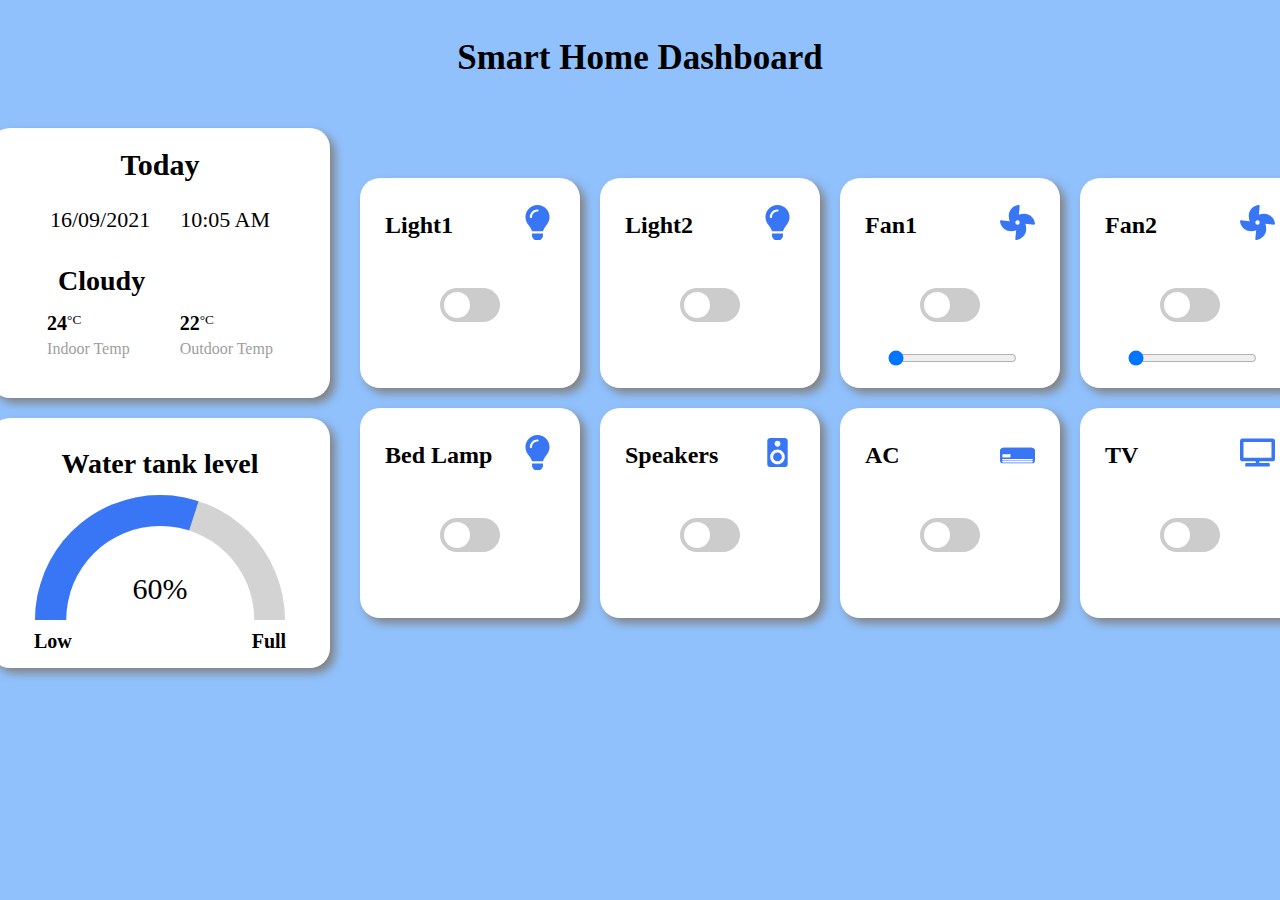
==== Smart_Home.html @ 4fec35c1 "init" ====
<!DOCTYPE html>
<html lang="en">
<head>
    <meta charset="UTF-8">
    <meta http-equiv="X-UA-Compatible" content="IE=edge">
    <meta name="viewport" content="width=device-width, initial-scale=1.0">
    <title>Smart Home</title>
    <link rel="stylesheet" href="Smart_Home.css">
    <link rel="icon" href="images/logo.svg" type="image/icon type">
    <link href="https://kit-pro.fontawesome.com/releases/v5.15.4/css/pro.min.css" rel="stylesheet">
</head>
<body>
    <div class="header">
        <h1>Smart Home Dashboard</h1>
    </div>
    <div class="dashboard">
        <div class="mainrow">
            <div class="box1">
                <h2>Today</h2>
                <div class="datetime">
                    <p style="margin-right: 30px;">16/09/2021</p>
                    <p>10:05 AM </p>
                </div>
                <span class="tempsymbol"><i class="fas fa-clouds cloud"></i><span class="cloudy"> Cloudy</span></span>
                <div class="temp">
                    <div class="indoor">
                        <strong>24</strong><sup>°C</sup>
                        <p>Indoor Temp</p>
                    </div>
    
                    <div class="outdoor">
                        <strong>22</strong><sup>°C</sup>
                        <p>Outdoor Temp</p>
                    </div>
                </div>
            </div>
            <div class="box2">
                <h2>Water tank level</h2>
                <div class="gauge">
                    <div class="gauge__body">
                      <div class="gauge__fill"></div>
                      <div class="gauge__cover"></div>
                    </div>
                </div>
                <div class="indicator">
                    <p class="low">Low</p>
                    <p class="full">Full</p>
                </div>
            </div>
        </div>
        <div class="devices">
            
            <div class="row1">

                <div class="box">
                    <p>Light1</p>
                    <img src="images/light.svg" alt="light" id="lightimg1">
                    <i class="fas fa-lightbulb-on light" id="lighton1" style="width: 25px; height: 25px; color: #3976f6;"></i>
                    <label class="switch">
                        <input type="checkbox" id="lightswitch1" onchange="light1()">
                        <span class="slider round"></span>
                    </label>
                </div>
                
                <div class="box">
                    <p>Light2</p>
                    <img src="images/light.svg" alt="light" id="lightimg2">
                    <i class="fas fa-lightbulb-on light" id="lighton2" style="width: 25px; height: 25px; color: #3976f6;"></i>
                    <label class="switch">
                        <input type="checkbox" id="lightswitch2"  onchange="light2()" >
                        <span class="slider round"></span>
                    </label>
                </div>

                <div class="box">
                    <p>Fan1</p>
                    <img src="images/fan.svg" alt="light" id="fan1">
                    <label class="switch">
                        <input type="checkbox" id="fanswitch1" onchange="fanrotate1(); fanrange1()">
                        <span class="slider round"></span>
                    </label>
                    <input type="range" min="0" max="5" id="range1">
                </div>

                <div class="box">
                    <p>Fan2</p>
                    <img src="images/fan.svg" alt="light"  id="fan2">
                    <label class="switch">
                        <input type="checkbox" id="fanswitch2" onchange="fanrotate2(); fanrange2()">
                        <span class="slider round"></span>
                    </label>
                    <input type="range" min="0" max="5" id="range2">
                    
                </div>
            </div>

            <div class="row2">

                <div class="box">
                    <p>Bed Lamp</p>
                    <img src="images/light.svg" alt="light" id="bedlampimg1">
                    <i class="fas fa-lightbulb-on light" id="bedlampon1" style="width: 25px; height: 25px; color: #3976f6;"></i>
                    <label class="switch">
                        <input type="checkbox" id="bedlampswitch1" onchange="bedlamp1()">
                        <span class="slider round"></span>
                    </label>
                </div>

                <div class="box">
                    <p>Speakers</p>
                    <img src="images/speaker.svg" alt="light">
                    <label class="switch">
                        <input type="checkbox">
                        <span class="slider round"></span>
                    </label>
                </div>

                <div class="box">
                    <p>AC</p>
                    <img class= "air_conditioner" src="images/air-conditioner.svg" alt="light">
                    <label class="switch">
                        <input type="checkbox">
                        <span class="slider round"></span>
                    </label>
                </div>

                <div class="box">
                    <p>TV</p>
                    <img src="images/tv.svg" alt="light">
                    <label class="switch">
                        <input type="checkbox">
                        <span class="slider round"></span>
                    </label>
                </div>

            </div>
        </div> 
    </div>

    <script src="Smart_Home.js"></script>
</body>
</html>
---- Smart_Home.css ----
body{
    background-color: rgb(144, 193, 253);
    /* background-color: rgba(0, 0, 0, 0.61); */
    display: flex;
    flex-direction: column;
    align-items: center;
    justify-content: center;
}

.header{
    display: flex;
    align-items: center;
    justify-content: center;
}

.header h1{
  display: flex;
  align-items: center;
  justify-content: center;
  margin: 30px auto;
  /* color: white; */
  font-size: 35px;
}

.dashboard{
    display: flex;
    justify-content: center;
}

.box1{
  width: 300px;
  height: 250px;
  background-color: white;
  border-radius: 20px;
  box-shadow: 5px 5px 10px gray;
  padding: 10px 20px;
  position: relative;
  margin: 20px;
  display: flex;
  flex-direction: column;
}

.box1 h2{
  margin: 10px 0px 0px 0px;
  font-size: 30px;
  display: flex;
  align-items: center;
  justify-content: center;
}

.datetime{
  margin: 10px 38px;
  display: flex;
  justify-content: center;
  align-items: center;
}


.datetime p{
  margin: 15px 0px 0px 0px;
  font-size: 22px;
  font-weight: 500;
}

.tempsymbol{
  margin-top: 20px;
  margin-left: 38px;
  padding:0px;
}

.cloud{
  font-size: 30px;
  color: #feb103;
}

.cloudy{
  font-size: 28px;
  font-weight: 800;
  margin-left: 10px;
}

.temp{
  display: flex;
  align-items: center;
  justify-content: center;
  margin-top: 15px;
}

.temp p{
  color: #9e9e9e;
  margin: 5px 0px 0px 0px;
}

.temp strong{
  font-size: 20px;
}

.indoor{
  margin-right: 50px;
}

.box2{
  width: 300px;
  height: 250px;
  background-color: white;
  border-radius: 20px;
  box-shadow: 5px 5px 10px gray;
  padding: 0px 20px;
  position: relative;
  margin: 20px;
  display: flex;
  align-items: center;
  justify-content: center;
  flex-direction: column;
}

.box2 h2{
  margin: 15px 0px;
  font-size: 28px;
  display: flex;
  align-items: center;
  justify-content: center;
}

.gauge {
  width: 100%;
  max-width: 250px;
  font-size: 32px;
  color: #004033;
}

.gauge__body {
  width: 100%;
  height: 0;
  padding-bottom: 50%;
  background: lightgray;
  position: relative;
  border-top-left-radius: 100% 200%;
  border-top-right-radius: 100% 200%;
  overflow: hidden;
}

.gauge__fill {
  position: absolute;
  top: 100%;
  left: 0;
  width: inherit;
  height: 100%;
  background: #3976f6;
  transform-origin: center top;
  transform: rotate(0.25turn);
  transition: transform 0.2s ease-out;
}

.gauge__cover {
  width: 75%;
  height: 150%;
  background: #ffffff;
  border-radius: 50%;
  position: absolute;
  top: 25%;
  left: 50%;
  transform: translateX(-50%);

  /* Text */
  display: flex;
  align-items: center;
  justify-content: center;
  padding-bottom: 25%;
  box-sizing: border-box;
  font-size: 30px;
  color: black;
}

.indicator{
  display: flex;
  justify-content: center;
  margin-top: 10px;
}

.low{
  margin: 0px 180px 0px 0px;
  font-size: 20px;
  font-weight: bold;
}

.full{
  margin: 0px;
  font-size: 20px;
  font-weight: bold;
}


.devices{
    display: flex;
    flex-direction: column;
    align-items: center;
    justify-content: center;
}

.row1, .row2{
  display: flex;
  margin: 0;
  padding: 0;
}

.box{
    width: 180px;
    height: 190px;
    background-color: white;
    border-radius: 20px;
    box-shadow: 5px 5px 10px gray;
    padding: 10px 20px;
    position: relative;
    margin: 10px;
}

.box p{
    color: black;
    font-size: 24px;
    font-weight: bold;
    padding-left: 5px;
}

.box img{
    width: 35px;
    height: 35px;
    position: absolute;
    top:27px;
    left: 160px;
}

.box .light{
    display: none;
    color: #3976f6;
    font-size: 35px;
    position: absolute;
    top:29px;
    left: 155px;
}

.box img.air_conditioner{
    font-size: 40px;
    position: absolute;
    top:30px;
    left: 160px;
}

/* toggle */

.switch {
    position: relative;
    display: inline-block;
    width: 60px;
    height: 34px;
    margin: 25px 30px 0px 60px;
  }
  
  /* Hide default HTML checkbox */
  .switch input {
    opacity: 0;
    width: 0;
    height: 0;
  }
  
  /* The slider */
  .slider {
    position: absolute;
    cursor: pointer;
    top: 0;
    left: 0;
    right: 0;
    bottom: 0;
    background-color: #ccc;
    -webkit-transition: .4s;
    transition: .4s;
  }
  
  .slider:before {
    position: absolute;
    content: "";
    height: 26px;
    width: 26px;
    left: 4px;
    bottom: 4px;
    background-color: white;
    -webkit-transition: .4s;
    transition: .4s;
  }
  
  input:checked + .slider {
    background-color: #2196F3;
  }
  
  input:focus + .slider {
    box-shadow: 0 0 1px #2196F3;
  }
  
  input:checked + .slider:before {
    -webkit-transform: translateX(26px);
    -ms-transform: translateX(26px);
    transform: translateX(26px);
  }
  
  /* Rounded sliders */
  .slider.round {
    border-radius: 34px;
  }
  
  .slider.round:before {
    border-radius: 50%;
  }

  .rotate {
    animation: rotation 1s infinite linear;
  }
  
  @keyframes rotation {
    from {
      transform: rotate(0deg);
    }
    to {
      transform: rotate(359deg);
    }
  }  

#range1{
  margin: 28px;
}

#range2{
  margin: 28px;
}

#rangeset1{
  position: absolute;
  top:170px;
  left: 190px;
  font-size: 20px;
}
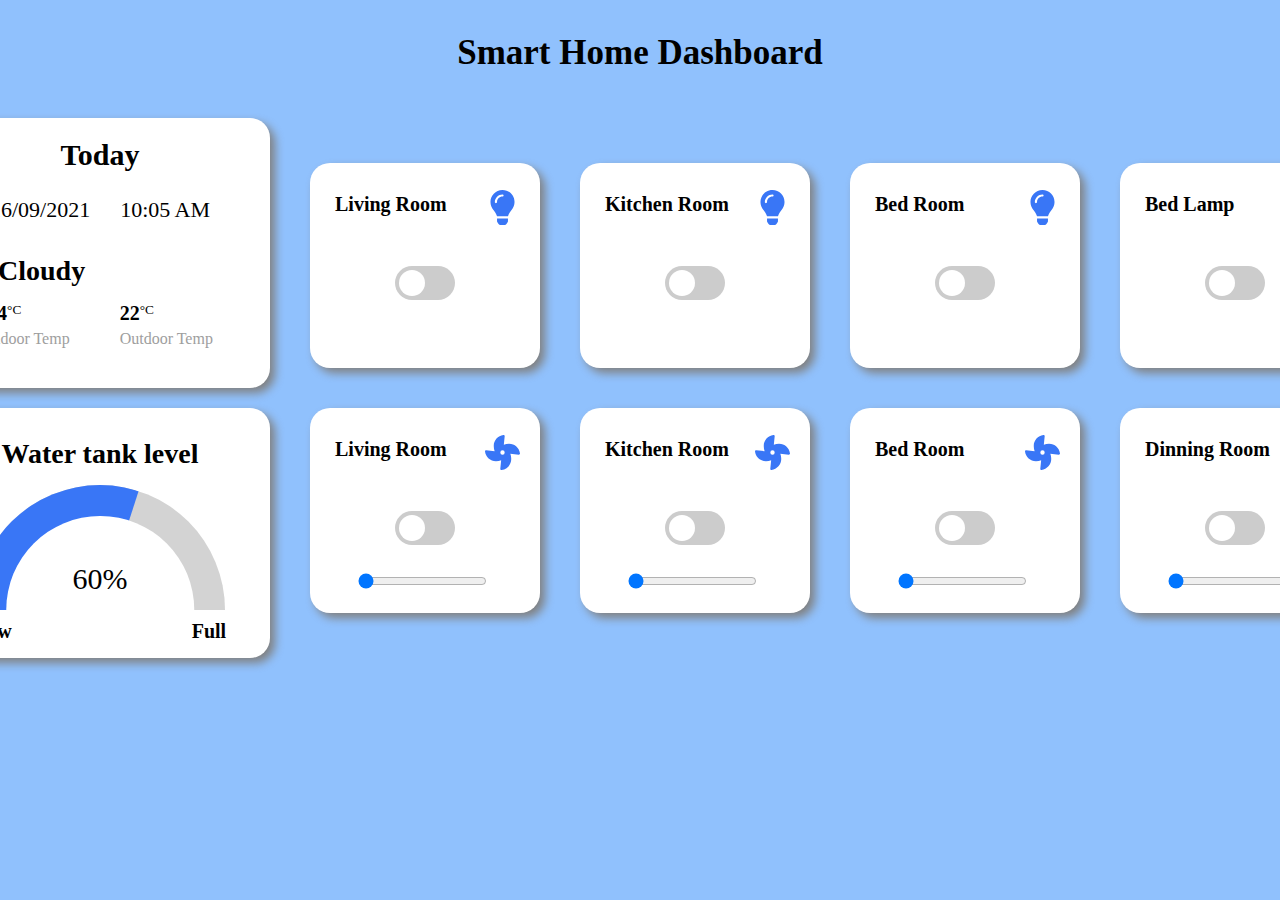
==== commit c459f0c4: "devices" ====
--- a/Smart_Home.html
+++ b/Smart_Home.html
@@ -53,7 +53,7 @@
             <div class="row1">
 
                 <div class="box">
-                    <p>Light1</p>
+                    <p>Living Room</p>
                     <img src="images/light.svg" alt="light" id="lightimg1">
                     <i class="fas fa-lightbulb-on light" id="lighton1" style="width: 25px; height: 25px; color: #3976f6;"></i>
                     <label class="switch">
@@ -63,7 +63,7 @@
                 </div>
                 
                 <div class="box">
-                    <p>Light2</p>
+                    <p>Kitchen Room</p>
                     <img src="images/light.svg" alt="light" id="lightimg2">
                     <i class="fas fa-lightbulb-on light" id="lighton2" style="width: 25px; height: 25px; color: #3976f6;"></i>
                     <label class="switch">
@@ -73,28 +73,14 @@
                 </div>
 
                 <div class="box">
-                    <p>Fan1</p>
-                    <img src="images/fan.svg" alt="light" id="fan1">
+                    <p>Bed Room</p>
+                    <img src="images/light.svg" alt="light" id="lightimg3">
+                    <i class="fas fa-lightbulb-on light" id="lighton3" style="width: 25px; height: 25px; color: #3976f6;"></i>
                     <label class="switch">
-                        <input type="checkbox" id="fanswitch1" onchange="fanrotate1(); fanrange1()">
+                        <input type="checkbox" id="lightswitch3"  onchange="light3()" >
                         <span class="slider round"></span>
                     </label>
-                    <input type="range" min="0" max="5" id="range1">
                 </div>
-
-                <div class="box">
-                    <p>Fan2</p>
-                    <img src="images/fan.svg" alt="light"  id="fan2">
-                    <label class="switch">
-                        <input type="checkbox" id="fanswitch2" onchange="fanrotate2(); fanrange2()">
-                        <span class="slider round"></span>
-                    </label>
-                    <input type="range" min="0" max="5" id="range2">
-                    
-                </div>
-            </div>
-
-            <div class="row2">
 
                 <div class="box">
                     <p>Bed Lamp</p>
@@ -105,32 +91,47 @@
                         <span class="slider round"></span>
                     </label>
                 </div>
+            </div>
 
+            <div class="row2">
                 <div class="box">
-                    <p>Speakers</p>
-                    <img src="images/speaker.svg" alt="light">
+                    <p>Living Room</p>
+                    <img src="images/fan.svg" alt="light" id="fan1">
                     <label class="switch">
-                        <input type="checkbox">
+                        <input type="checkbox" id="fanswitch1" onchange="fanrotate1(); fanrange1()">
                         <span class="slider round"></span>
                     </label>
+                    <input type="range" min="0" max="5" id="range1">
                 </div>
 
                 <div class="box">
-                    <p>AC</p>
-                    <img class= "air_conditioner" src="images/air-conditioner.svg" alt="light">
+                    <p>Kitchen Room</p>
+                    <img src="images/fan.svg" alt="light"  id="fan2">
                     <label class="switch">
-                        <input type="checkbox">
+                        <input type="checkbox" id="fanswitch2" onchange="fanrotate2(); fanrange2()">
                         <span class="slider round"></span>
                     </label>
+                    <input type="range" min="0" max="5" id="range2">
                 </div>
 
                 <div class="box">
-                    <p>TV</p>
-                    <img src="images/tv.svg" alt="light">
+                    <p>Bed Room</p>
+                    <img src="images/fan.svg" alt="light" id="fan3">
                     <label class="switch">
-                        <input type="checkbox">
+                        <input type="checkbox" id="fanswitch3" onchange="fanrotate3(); fanrange3()">
                         <span class="slider round"></span>
                     </label>
+                    <input type="range" min="0" max="5" id="range3">
+                </div>
+
+                <div class="box">
+                    <p>Dinning Room</p>
+                    <img src="images/fan.svg" alt="light" id="fan4">
+                    <label class="switch">
+                        <input type="checkbox" id="fanswitch4" onchange="fanrotate4(); fanrange4()">
+                        <span class="slider round"></span>
+                    </label>
+                    <input type="range" min="0" max="5" id="range4">
                 </div>
 
             </div>
--- a/Smart_Home.css
+++ b/Smart_Home.css
@@ -17,7 +17,7 @@
   display: flex;
   align-items: center;
   justify-content: center;
-  margin: 30px auto;
+  margin: 25px auto;
   /* color: white; */
   font-size: 35px;
 }
@@ -205,19 +205,19 @@
 }
 
 .box{
-    width: 180px;
-    height: 190px;
+    width: 190px;
+    height: 185px;
     background-color: white;
     border-radius: 20px;
     box-shadow: 5px 5px 10px gray;
     padding: 10px 20px;
     position: relative;
-    margin: 10px;
+    margin: 20px;
 }
 
 .box p{
     color: black;
-    font-size: 24px;
+    font-size: 20px;
     font-weight: bold;
     padding-left: 5px;
 }
@@ -227,7 +227,7 @@
     height: 35px;
     position: absolute;
     top:27px;
-    left: 160px;
+    left: 175px;
 }
 
 .box .light{
@@ -236,15 +236,15 @@
     font-size: 35px;
     position: absolute;
     top:29px;
-    left: 155px;
-}
-
-.box img.air_conditioner{
+    left: 170px;
+}
+
+/* .box img.air_conditioner{
     font-size: 40px;
     position: absolute;
     top:30px;
     left: 160px;
-}
+} */
 
 /* toggle */
 
@@ -253,7 +253,7 @@
     display: inline-block;
     width: 60px;
     height: 34px;
-    margin: 25px 30px 0px 60px;
+    margin: 30px 30px 0px 65px;
   }
   
   /* Hide default HTML checkbox */
@@ -324,18 +324,7 @@
     }
   }  
 
-#range1{
+#range1, #range2, #range3, #range4{
   margin: 28px;
 }
-
-#range2{
-  margin: 28px;
-}
-
-#rangeset1{
-  position: absolute;
-  top:170px;
-  left: 190px;
-  font-size: 20px;
-}
   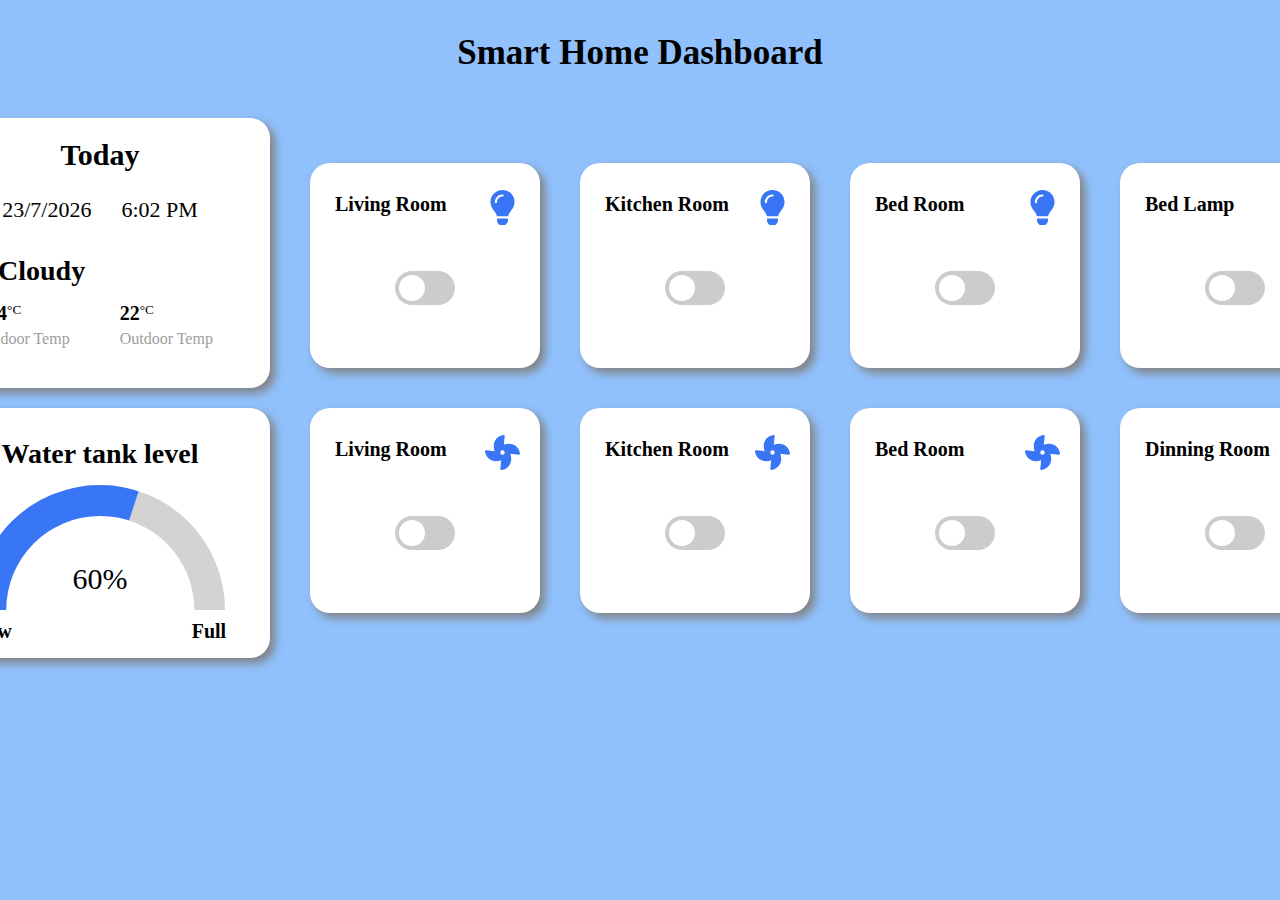
==== commit 51b87571: "datetime" ====
--- a/Smart_Home.html
+++ b/Smart_Home.html
@@ -9,7 +9,7 @@
     <link rel="icon" href="images/logo.svg" type="image/icon type">
     <link href="https://kit-pro.fontawesome.com/releases/v5.15.4/css/pro.min.css" rel="stylesheet">
 </head>
-<body>
+<body onload="startTime()">
     <div class="header">
         <h1>Smart Home Dashboard</h1>
     </div>
@@ -18,8 +18,8 @@
             <div class="box1">
                 <h2>Today</h2>
                 <div class="datetime">
-                    <p style="margin-right: 30px;">16/09/2021</p>
-                    <p>10:05 AM </p>
+                    <p style="margin-right: 30px;" id="date"></p>
+                    <p id="time"></p>
                 </div>
                 <span class="tempsymbol"><i class="fas fa-clouds cloud"></i><span class="cloudy"> Cloudy</span></span>
                 <div class="temp">
@@ -98,40 +98,36 @@
                     <p>Living Room</p>
                     <img src="images/fan.svg" alt="light" id="fan1">
                     <label class="switch">
-                        <input type="checkbox" id="fanswitch1" onchange="fanrotate1(); fanrange1()">
+                        <input type="checkbox" id="fanswitch1" onchange="fanrotate1()">
                         <span class="slider round"></span>
                     </label>
-                    <input type="range" min="0" max="5" id="range1">
                 </div>
 
                 <div class="box">
                     <p>Kitchen Room</p>
                     <img src="images/fan.svg" alt="light"  id="fan2">
                     <label class="switch">
-                        <input type="checkbox" id="fanswitch2" onchange="fanrotate2(); fanrange2()">
+                        <input type="checkbox" id="fanswitch2" onchange="fanrotate2()">
                         <span class="slider round"></span>
                     </label>
-                    <input type="range" min="0" max="5" id="range2">
                 </div>
 
                 <div class="box">
                     <p>Bed Room</p>
                     <img src="images/fan.svg" alt="light" id="fan3">
                     <label class="switch">
-                        <input type="checkbox" id="fanswitch3" onchange="fanrotate3(); fanrange3()">
+                        <input type="checkbox" id="fanswitch3" onchange="fanrotate3()">
                         <span class="slider round"></span>
                     </label>
-                    <input type="range" min="0" max="5" id="range3">
                 </div>
 
                 <div class="box">
                     <p>Dinning Room</p>
                     <img src="images/fan.svg" alt="light" id="fan4">
                     <label class="switch">
-                        <input type="checkbox" id="fanswitch4" onchange="fanrotate4(); fanrange4()">
+                        <input type="checkbox" id="fanswitch4" onchange="fanrotate4()">
                         <span class="slider round"></span>
                     </label>
-                    <input type="range" min="0" max="5" id="range4">
                 </div>
 
             </div>
--- a/Smart_Home.css
+++ b/Smart_Home.css
@@ -239,13 +239,6 @@
     left: 170px;
 }
 
-/* .box img.air_conditioner{
-    font-size: 40px;
-    position: absolute;
-    top:30px;
-    left: 160px;
-} */
-
 /* toggle */
 
 .switch {
@@ -253,7 +246,7 @@
     display: inline-block;
     width: 60px;
     height: 34px;
-    margin: 30px 30px 0px 65px;
+    margin: 35px 30px 0px 65px;
   }
   
   /* Hide default HTML checkbox */
@@ -324,7 +317,4 @@
     }
   }  
 
-#range1, #range2, #range3, #range4{
-  margin: 28px;
-}
   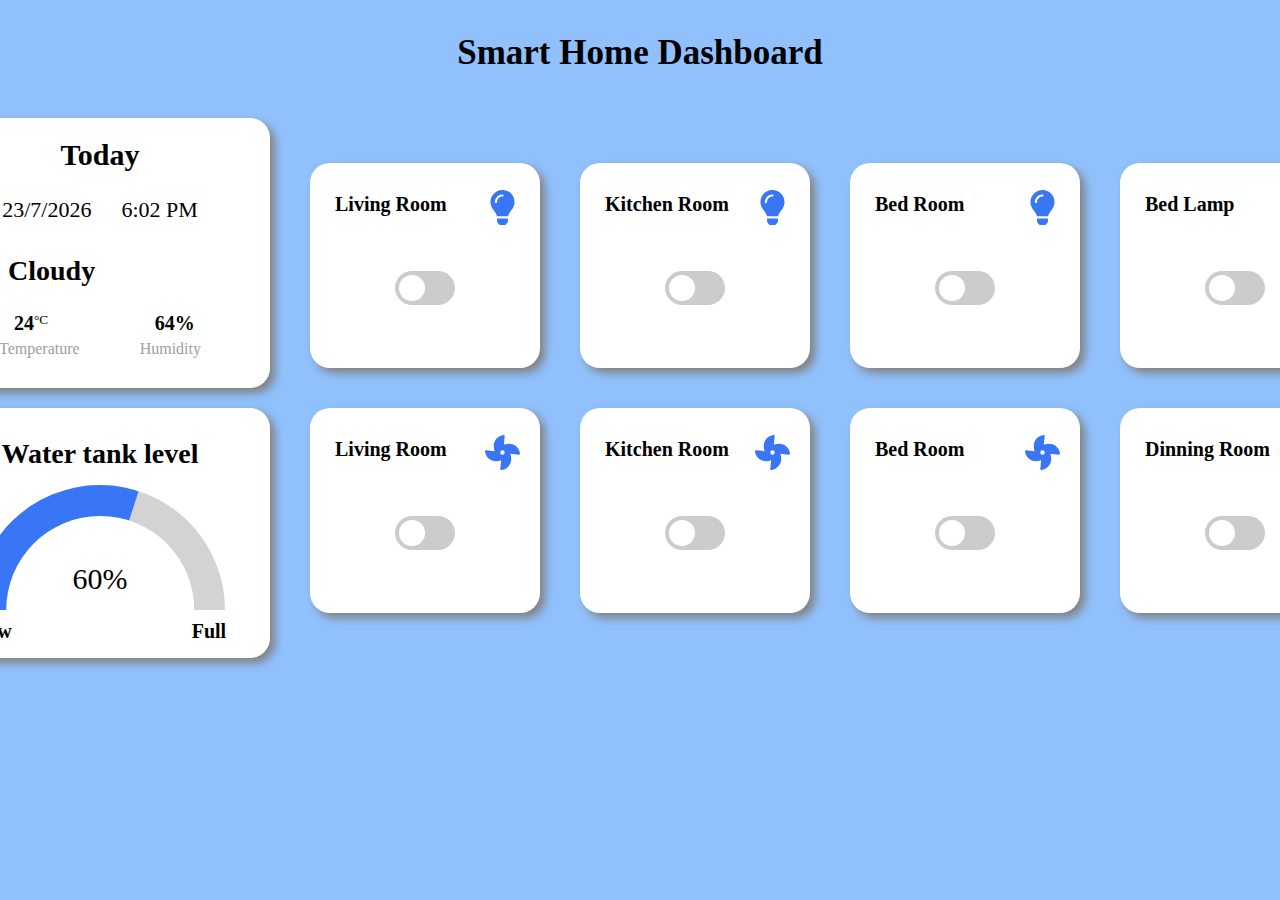
==== commit 9bff90ea: "css" ====
--- a/Smart_Home.html
+++ b/Smart_Home.html
@@ -23,14 +23,14 @@
                 </div>
                 <span class="tempsymbol"><i class="fas fa-clouds cloud"></i><span class="cloudy"> Cloudy</span></span>
                 <div class="temp">
-                    <div class="indoor">
+                    <div class="Temperature">
                         <strong>24</strong><sup>°C</sup>
-                        <p>Indoor Temp</p>
+                        <p>Temperature</p>
                     </div>
     
-                    <div class="outdoor">
-                        <strong>22</strong><sup>°C</sup>
-                        <p>Outdoor Temp</p>
+                    <div class="Humidity">
+                        <strong>64%</strong>
+                        <p>Humidity</p>
                     </div>
                 </div>
             </div>
--- a/Smart_Home.css
+++ b/Smart_Home.css
@@ -71,6 +71,7 @@
 .cloud{
   font-size: 30px;
   color: #feb103;
+  margin-left: 10px;
 }
 
 .cloudy{
@@ -83,7 +84,7 @@
   display: flex;
   align-items: center;
   justify-content: center;
-  margin-top: 15px;
+  margin-top: 25px;
 }
 
 .temp p{
@@ -93,10 +94,11 @@
 
 .temp strong{
   font-size: 20px;
-}
-
-.indoor{
-  margin-right: 50px;
+  margin-left: 15px;
+}
+
+.Temperature{
+  margin-right: 60px;
 }
 
 .box2{
